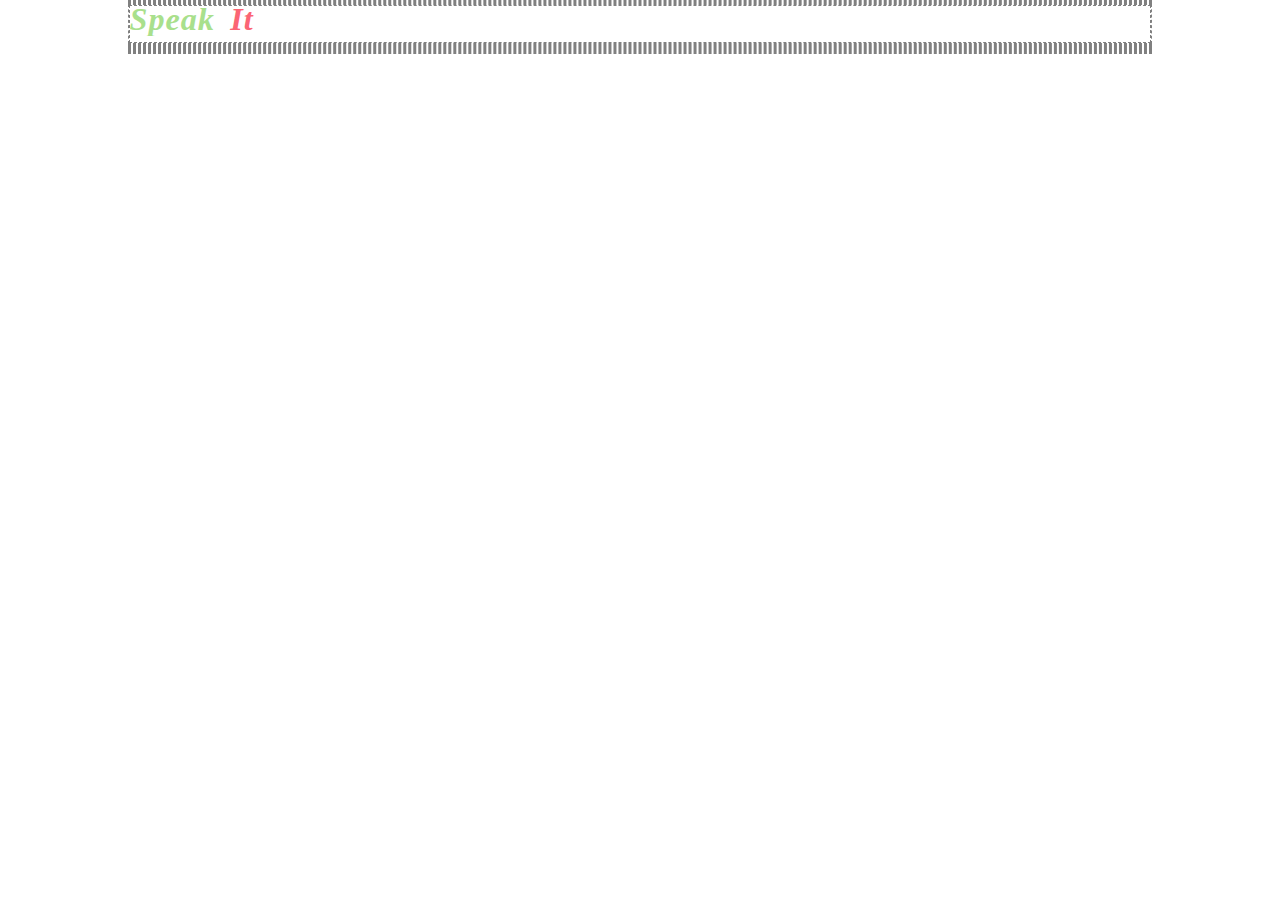
==== index.html @ 175a94ac "Add basic html structure and styles, logo icon" ====
<!DOCTYPE html>
<html lang="en">
<head>
    <meta charset="UTF-8">
    <meta name="viewport" content="width=device-width, initial-scale=1.0">
    <link rel="stylesheet" href="style.css">
    <title>SpeakIt</title>
</head>
<body class="nunito-regular">
    <section class="section-main">
        <div class="section-main__nav-container container"></div>
        <div class="section-main__content-container container"></div>
    </section>

    <header class="header">
        <div class="header__navcontainer container">
            <div class="logo">
                <img src="icons/logo.svg" alt="logo" height="30">
            </div>
            
        </div>
    </header>
    <section class="section-1">
        <div class="section-1__1-container container"></div>
    </section>
    <section class="section-2">
        <div class="section-2__2-container container"></div>
    </section>
    <section class="section-3">
        <div class="section-3__3-container container"></div>
    </section>
    <section class="section-4">
        <div class="section-4__4-container container"></div>
    </section>
    <footer class="footer">
        <div class="container"></div>
    </footer>

</body>
</html>
---- style.css ----
@import url('https://fonts.googleapis.com/css2?family=Nunito:ital,wght@0,200..1000;1,200..1000&display=swap');

.nunito-regular {
    font-family: "Nunito", sans-serif;
    font-optical-sizing: auto;
    font-weight: 200;
    font-style: normal;
}

.nunito-title {
    font-family: "Nunito", sans-serif;
    font-optical-sizing: auto;
    font-weight: 1000;
    font-style: italic;
}

div {
    border: 1px dashed gray;
}

@layer reset {
    * {
        margin: 0;
        padding: 0;
        -webkit-box-sizing: border-box;
        -moz-box-sizing: border-box;
        box-sizing: border-box;
    }
}

@layer ui-kit {
    :root {
        --main-color-green: #A9E08C;
        --main-color-red: #FB6574;
        font-size: 16px;
    }
}

@layer layout {
    .container {
        max-width: 1140px;
        width: 80%;
        margin: 0 auto;
    }
}
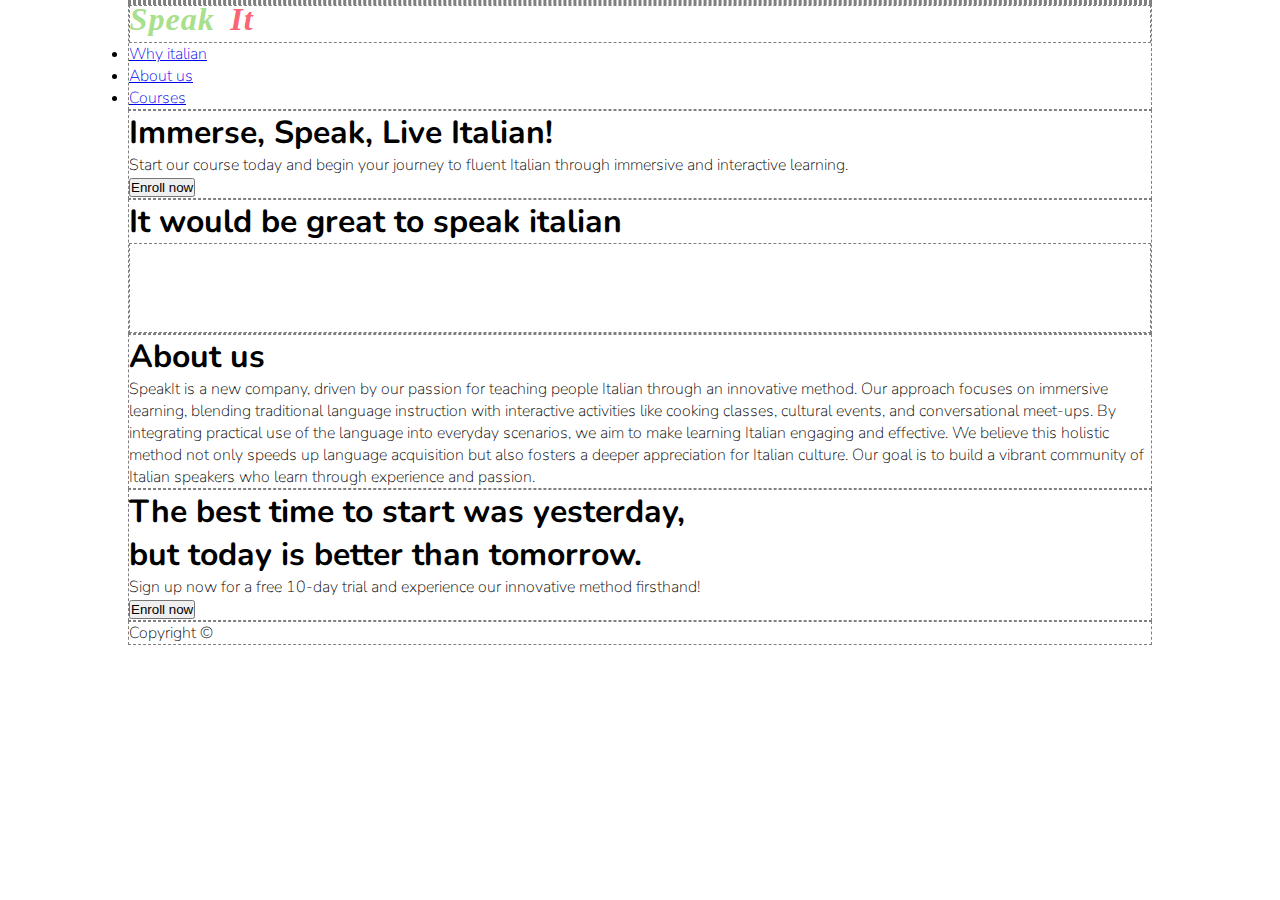
==== commit 2062d77f: "Add content to index.html" ====
--- a/index.html
+++ b/index.html
@@ -13,27 +13,72 @@
     </section>
 
     <header class="header">
-        <div class="header__navcontainer container">
+        <div class="header__nav-container container">
             <div class="logo">
                 <img src="icons/logo.svg" alt="logo" height="30">
             </div>
-            
+            <ul class="header__nav-menu nav-menu">
+                <li class="header__nav-item nav-item"><a href="#">Why italian</a></li>
+                <li class="header__nav-item nav-item"><a href="#">About us</a></li>
+                <li class="header__nav-item nav-item"><a href="#">Courses</a></li>
+            </ul>
         </div>
     </header>
+    
     <section class="section-1">
-        <div class="section-1__1-container container"></div>
+        <div class="section-1__container container">
+            <h1 class="section-1__hero-messsage hero-message">Immerse, Speak, Live Italian!</h1>
+            <p class="secttion-1__text text">Start our course today and begin your journey to fluent Italian through immersive and interactive learning.</p>
+            <button class="section-1__button button">Enroll now</button>
+            <img src="img/" alt="" height="400">
+        </div>
     </section>
+
     <section class="section-2">
-        <div class="section-2__2-container container"></div>
+        <div class="section-2__container container">
+            <h1 class="section-2__title title">It would be great to speak italian</h1>
+            <div class="section-2__content-box content-box">
+                <figure class="section-2__card-item card-item">
+                    <img src="img/" alt="" height="200">
+                    <figcaption></figcaption>
+                </figure>
+                <figure class="section-2__card-item card-item">
+                    <img src="img/" alt="" height="200">
+                    <figcaption></figcaption>
+                </figure>
+                <figure class="section-2__card-item card-item">
+                    <img src="img/" alt="" height="200">
+                    <figcaption></figcaption>
+                </figure>
+                <figure class="section-2__card-item card-item">
+                    <img src="img/" alt="" height="200">
+                    <figcaption></figcaption>
+                </figure>
+            </div>
+        </div>
     </section>
+
+    <!-- Add auto carousel with italian quotes -->
+
     <section class="section-3">
-        <div class="section-3__3-container container"></div>
+        <div class="section-3__container container">
+            <h1 class="section-3__title title">About us</h1>
+            <p class="section-3__text text">SpeakIt is a new company, driven by our passion for teaching people Italian through an innovative method. Our approach focuses on immersive learning, blending traditional language instruction with interactive activities like cooking classes, cultural events, and conversational meet-ups. By integrating practical use of the language into everyday scenarios, we aim to make learning Italian engaging and effective. We believe this holistic method not only speeds up language acquisition but also fosters a deeper appreciation for Italian culture. Our goal is to build a vibrant community of Italian speakers who learn through experience and passion. </p>
+        </div>
     </section>
+
     <section class="section-4">
-        <div class="section-4__4-container container"></div>
+        <div class="section-4__container container">
+            <h1 class="section-4__title title">The best time to start was yesterday, <br>but today is better than tomorrow.</h1>
+            <p class="section-4__text text">Sign up now for a free 10-day trial and experience our innovative method firsthand!</p>
+            <button class="section-4__button button">Enroll now</button>
+        </div>
     </section>
+
     <footer class="footer">
-        <div class="container"></div>
+        <div class="container">
+            <p class="footer_text text">Copyright &#169</p>
+        </div>
     </footer>
 
 </body>
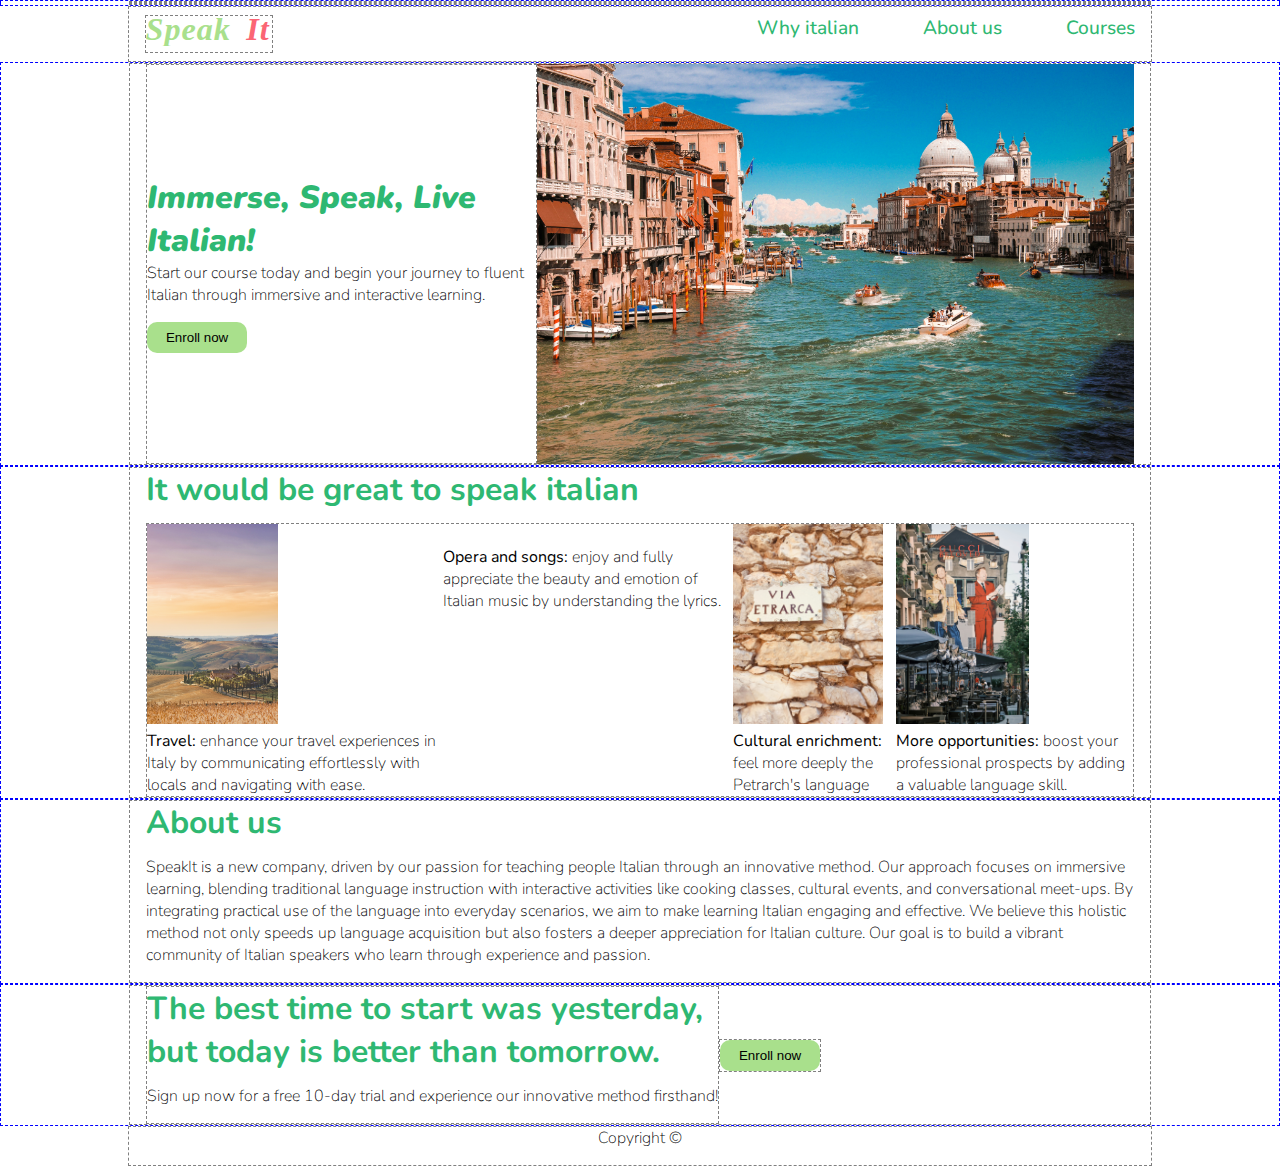
==== commit b2c277c2: "Fix layout, add flexbox, add images to img/" ====
--- a/index.html
+++ b/index.html
@@ -27,10 +27,12 @@
     
     <section class="section-1">
         <div class="section-1__container container">
-            <h1 class="section-1__hero-messsage hero-message">Immerse, Speak, Live Italian!</h1>
-            <p class="secttion-1__text text">Start our course today and begin your journey to fluent Italian through immersive and interactive learning.</p>
-            <button class="section-1__button button">Enroll now</button>
-            <img src="img/" alt="" height="400">
+            <div class="section-1__left-wrapper">
+                <h1 class="section-1__hero-messsage hero-message nunito-logo">Immerse, Speak, Live Italian!</h1>
+                <p class="secttion-1__text text">Start our course today and begin your journey to fluent Italian through immersive and interactive learning.</p>
+                <button class="section-1__button button">Enroll now</button>
+            </div>
+            <img src="img/venice.jpg" alt="Venice" height="400">
         </div>
     </section>
 
@@ -39,20 +41,20 @@
             <h1 class="section-2__title title">It would be great to speak italian</h1>
             <div class="section-2__content-box content-box">
                 <figure class="section-2__card-item card-item">
-                    <img src="img/" alt="" height="200">
-                    <figcaption></figcaption>
+                    <img src="img/toscana.jpg" alt="Tuscany" height="200">
+                    <figcaption><strong>Travel:</strong> enhance your travel experiences in Italy by communicating effortlessly with locals and navigating with ease.</figcaption>
                 </figure>
                 <figure class="section-2__card-item card-item">
-                    <img src="img/" alt="" height="200">
-                    <figcaption></figcaption>
+                    <img src="img/roma.jpg" alt="" height="200">
+                    <figcaption><strong>Opera and songs:</strong> enjoy and fully appreciate the beauty and emotion of Italian music by understanding the lyrics.</figcaption>
                 </figure>
                 <figure class="section-2__card-item card-item">
-                    <img src="img/" alt="" height="200">
-                    <figcaption></figcaption>
+                    <img src="img/petrarca.jpg" alt="Via Petrarca" height="200">
+                    <figcaption><strong>Cultural enrichment:</strong> feel more deeply the Petrarch's language</figcaption>
                 </figure>
                 <figure class="section-2__card-item card-item">
-                    <img src="img/" alt="" height="200">
-                    <figcaption></figcaption>
+                    <img src="img/graffiti.jpg" alt="" height="200">
+                    <figcaption><strong>More opportunities:</strong> boost your professional prospects by adding a valuable language skill.</figcaption>
                 </figure>
             </div>
         </div>
@@ -69,14 +71,18 @@
 
     <section class="section-4">
         <div class="section-4__container container">
-            <h1 class="section-4__title title">The best time to start was yesterday, <br>but today is better than tomorrow.</h1>
-            <p class="section-4__text text">Sign up now for a free 10-day trial and experience our innovative method firsthand!</p>
-            <button class="section-4__button button">Enroll now</button>
+            <div class="sectin-4__left-wrapper">
+                <h1 class="section-4__title title">The best time to start was yesterday, <br>but today is better than tomorrow.</h1>
+                <p class="section-4__text text">Sign up now for a free 10-day trial and experience our innovative method firsthand!</p>
+            </div>
+            <div class="section-4__right-wrapper">
+                <button class="section-4__button button">Enroll now</button>
+            </div>
         </div>
     </section>
 
     <footer class="footer">
-        <div class="container">
+        <div class="footer__container container">
             <p class="footer_text text">Copyright &#169</p>
         </div>
     </footer>
--- a/style.css
+++ b/style.css
@@ -7,7 +7,7 @@
     font-style: normal;
 }
 
-.nunito-title {
+.nunito-logo {
     font-family: "Nunito", sans-serif;
     font-optical-sizing: auto;
     font-weight: 1000;
@@ -17,6 +17,11 @@
 div {
     border: 1px dashed gray;
 }
+
+section {
+    border: 1px dashed blue;
+}
+
 
 @layer reset {
     * {
@@ -28,18 +33,105 @@
     }
 }
 
+
 @layer ui-kit {
     :root {
         --main-color-green: #A9E08C;
         --main-color-red: #FB6574;
+        --bright-green: #2EB872;
         font-size: 16px;
     }
 }
+
 
 @layer layout {
     .container {
         max-width: 1140px;
         width: 80%;
         margin: 0 auto;
+        padding: 0 1rem;
+    }
+
+    .header__nav-container {
+        display: flex;
+        justify-content: space-between;
+        padding: 0.5rem 1rem;
+    }
+
+    .section-1__container {
+        display: flex;
+    }
+
+    .section-1__left-wrapper {
+        display: flex;
+        flex-direction: column;
+        justify-content: center;
+        align-items: flex-start;
+    }
+
+    .section-2__title {
+        /* text-align: center; */
+    }
+
+    .section-2__content-box {
+        display: flex;
+    }
+
+    .section-4__container {
+        display: flex;
+        align-items: center;
+    }
+
+    .section-4__right-wrapper {
+        justify-content: center;
+        
+    }
+
+    .footer__container {
+        display: flex;
+        justify-content: center;
+        align-items: center;
+        /* flex: 1 1 50px; */
+    }
+}
+
+
+@layer decoration {
+    .nav-menu {
+        display: flex;
+        list-style-type: none;
+        gap: 4rem;
+
+        a {
+            text-decoration: none;
+            color: var(--bright-green);
+            font-size: 1.2rem;
+            font-weight: 500;
+        }
+    }
+
+    .button {
+        padding: 0.5rem 1.2rem;
+        border: none;
+        border-radius: 10px;
+        background-color: var(--main-color-green);
+    }
+
+    .title {
+        /* color: var(--main-color-red) */
+        color: var(--bright-green)
+    }
+
+    .hero-message {
+        color: var(--bright-green);
+        font-size: 2rem;
+    }
+
+    .text {
+        margin-bottom: 1rem;
+    }
+
+    .title {
+        margin-bottom: 0.75rem;
     }
 }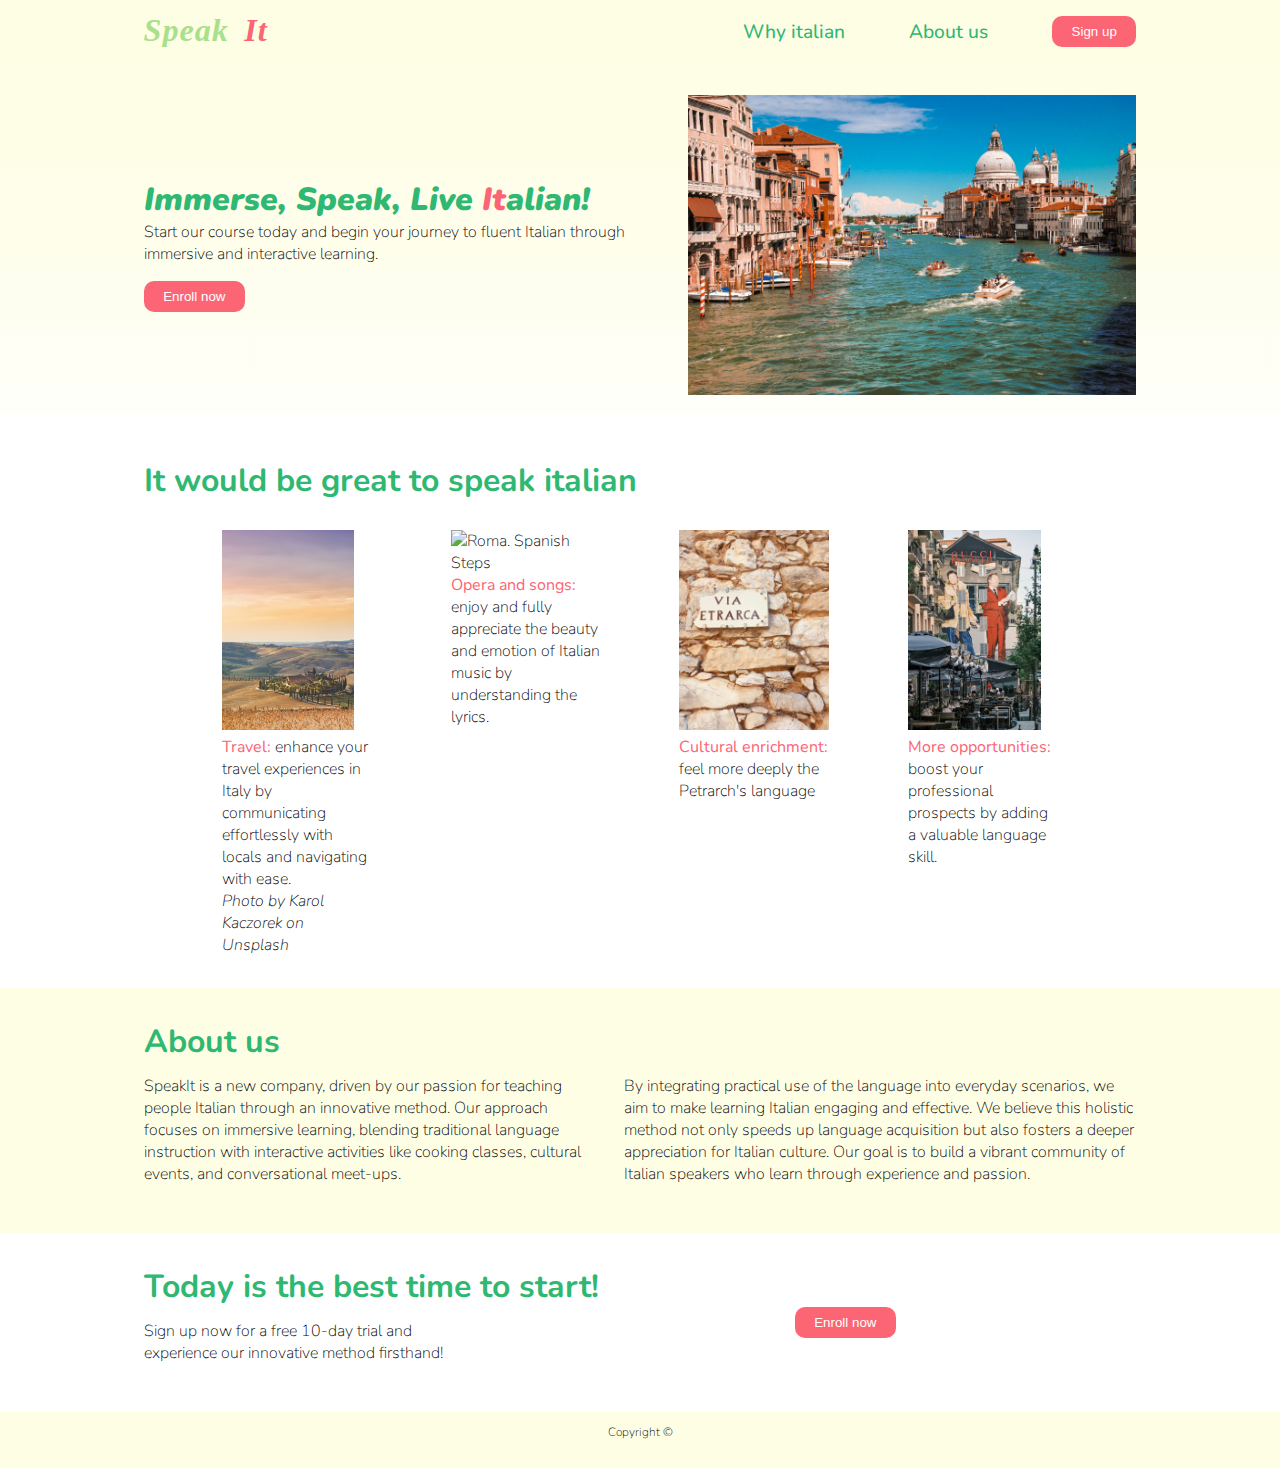
==== commit c481de15: "Fix styles and layout" ====
--- a/index.html
+++ b/index.html
@@ -7,10 +7,6 @@
     <title>SpeakIt</title>
 </head>
 <body class="nunito-regular">
-    <section class="section-main">
-        <div class="section-main__nav-container container"></div>
-        <div class="section-main__content-container container"></div>
-    </section>
 
     <header class="header">
         <div class="header__nav-container container">
@@ -20,7 +16,9 @@
             <ul class="header__nav-menu nav-menu">
                 <li class="header__nav-item nav-item"><a href="#">Why italian</a></li>
                 <li class="header__nav-item nav-item"><a href="#">About us</a></li>
-                <li class="header__nav-item nav-item"><a href="#">Courses</a></li>
+                <li class="header__nav-item nav-item">
+                    <button class="header__button button">Sign up</button>
+                </li>
             </ul>
         </div>
     </header>
@@ -28,11 +26,11 @@
     <section class="section-1">
         <div class="section-1__container container">
             <div class="section-1__left-wrapper">
-                <h1 class="section-1__hero-messsage hero-message nunito-logo">Immerse, Speak, Live Italian!</h1>
-                <p class="secttion-1__text text">Start our course today and begin your journey to fluent Italian through immersive and interactive learning.</p>
+                <h1 class="section-1__hero-messsage hero-message nunito-logo">Immerse, Speak, Live <span>It</span>alian!</h1>
+                <p class="section-1__text text">Start our course today and begin your journey to fluent Italian through immersive and interactive learning.</p>
                 <button class="section-1__button button">Enroll now</button>
             </div>
-            <img src="img/venice.jpg" alt="Venice" height="400">
+            <img src="img/venice.jpg" alt="Venice" height="300">
         </div>
     </section>
 
@@ -42,10 +40,12 @@
             <div class="section-2__content-box content-box">
                 <figure class="section-2__card-item card-item">
                     <img src="img/toscana.jpg" alt="Tuscany" height="200">
-                    <figcaption><strong>Travel:</strong> enhance your travel experiences in Italy by communicating effortlessly with locals and navigating with ease.</figcaption>
+                    <figcaption><strong>Travel:</strong> enhance your travel experiences in Italy by communicating effortlessly with locals and navigating with ease.<br>
+                        <i>Photo by Karol Kaczorek on Unsplash</i>
+                    </figcaption>
                 </figure>
                 <figure class="section-2__card-item card-item">
-                    <img src="img/roma.jpg" alt="" height="200">
+                    <img src="img/roma.jpg" alt="Roma. Spanish Steps" height="200">
                     <figcaption><strong>Opera and songs:</strong> enjoy and fully appreciate the beauty and emotion of Italian music by understanding the lyrics.</figcaption>
                 </figure>
                 <figure class="section-2__card-item card-item">
@@ -53,7 +53,7 @@
                     <figcaption><strong>Cultural enrichment:</strong> feel more deeply the Petrarch's language</figcaption>
                 </figure>
                 <figure class="section-2__card-item card-item">
-                    <img src="img/graffiti.jpg" alt="" height="200">
+                    <img src="img/graffiti.jpg" alt="Graffiti" height="200">
                     <figcaption><strong>More opportunities:</strong> boost your professional prospects by adding a valuable language skill.</figcaption>
                 </figure>
             </div>
@@ -65,14 +65,17 @@
     <section class="section-3">
         <div class="section-3__container container">
             <h1 class="section-3__title title">About us</h1>
-            <p class="section-3__text text">SpeakIt is a new company, driven by our passion for teaching people Italian through an innovative method. Our approach focuses on immersive learning, blending traditional language instruction with interactive activities like cooking classes, cultural events, and conversational meet-ups. By integrating practical use of the language into everyday scenarios, we aim to make learning Italian engaging and effective. We believe this holistic method not only speeds up language acquisition but also fosters a deeper appreciation for Italian culture. Our goal is to build a vibrant community of Italian speakers who learn through experience and passion. </p>
+            <div class="section-3__text-box text-box">
+                <p class="section-3__text text">SpeakIt is a new company, driven by our passion for teaching people Italian through an innovative method. Our approach focuses on immersive learning, blending traditional language instruction with interactive activities like cooking classes, cultural events, and conversational meet-ups.</p>
+                <p class="section-3__text text">By integrating practical use of the language into everyday scenarios, we aim to make learning Italian engaging and effective. We believe this holistic method not only speeds up language acquisition but also fosters a deeper appreciation for Italian culture. Our goal is to build a vibrant community of Italian speakers who learn through experience and passion.</p>
+            </div>
         </div>
     </section>
 
     <section class="section-4">
         <div class="section-4__container container">
             <div class="sectin-4__left-wrapper">
-                <h1 class="section-4__title title">The best time to start was yesterday, <br>but today is better than tomorrow.</h1>
+                <h1 class="section-4__title title">Today is the best time to start!</h1>
                 <p class="section-4__text text">Sign up now for a free 10-day trial and experience our innovative method firsthand!</p>
             </div>
             <div class="section-4__right-wrapper">
@@ -83,7 +86,7 @@
 
     <footer class="footer">
         <div class="footer__container container">
-            <p class="footer_text text">Copyright &#169</p>
+            <p class="footer__text text">Copyright &#169</p>
         </div>
     </footer>
 
--- a/style.css
+++ b/style.css
@@ -14,13 +14,13 @@
     font-style: italic;
 }
 
-div {
+/* div {
     border: 1px dashed gray;
 }
 
 section {
     border: 1px dashed blue;
-}
+} */
 
 
 @layer reset {
@@ -39,6 +39,7 @@
         --main-color-green: #A9E08C;
         --main-color-red: #FB6574;
         --bright-green: #2EB872;
+        --beige: #FEFEE5;
         font-size: 16px;
     }
 }
@@ -55,11 +56,20 @@
     .header__nav-container {
         display: flex;
         justify-content: space-between;
-        padding: 0.5rem 1rem;
+        align-items: center;
+        padding: 1rem;
+    }
+
+    .header__nav-menu,
+    .logo {
+        display: flex;
+        align-items: center;
     }
 
     .section-1__container {
         display: flex;
+        padding-bottom: 2rem;
+        padding-top: 2rem;
     }
 
     .section-1__left-wrapper {
@@ -69,17 +79,41 @@
         align-items: flex-start;
     }
 
+    .section-2__container,
+    .section-3__container,
+    .section-4__container {
+        padding-bottom: 2rem;
+        padding-top: 2rem;
+    }
+
     .section-2__title {
-        /* text-align: center; */
+        padding-bottom: 1rem;
     }
 
     .section-2__content-box {
         display: flex;
+        justify-content: space-evenly;
+    }
+
+    .section-2__card-item {
+        width: 150px;
+    }
+
+    .section-3__text-box {
+        display: flex;
+        justify-content: space-evenly;
+        gap: 2rem;
+    }
+
+    .section-3__text {
+        flex: 1 1 auto;
+        max-width: 40vw;
     }
 
     .section-4__container {
         display: flex;
         align-items: center;
+        gap: 5rem;
     }
 
     .section-4__right-wrapper {
@@ -91,12 +125,50 @@
         display: flex;
         justify-content: center;
         align-items: center;
-        /* flex: 1 1 50px; */
+        height: 3.5rem;
     }
 }
 
 
 @layer decoration {
+    .header,
+    .section-3,
+    .footer {
+        background-color: var(--beige);
+    }
+
+    .section-1 {
+        background-image: linear-gradient(
+        180deg,
+        hsl(60deg 93% 95%) 0%,
+        hsl(60deg 93% 95%) 14%,
+        hsl(60deg 93% 95%) 25%,
+        hsl(60deg 93% 96%) 35%,
+        hsl(60deg 94% 96%) 44%,
+        hsl(60deg 94% 96%) 52%,
+        hsl(60deg 94% 97%) 59%,
+        hsl(59deg 94% 97%) 65%,
+        hsl(59deg 95% 97%) 70%,
+        hsl(59deg 95% 98%) 75%,
+        hsl(59deg 95% 98%) 80%,
+        hsl(59deg 95% 98%) 84%,
+        hsl(59deg 96% 98%) 87%,
+        hsl(59deg 96% 99%) 90%,
+        hsl(59deg 96% 99%) 93%,
+        hsl(59deg 96% 99%) 96%,
+        hsl(59deg 97% 100%) 98%,
+        hsl(0deg 0% 100%) 100%
+);
+}
+
+    .section-1__text {
+        padding-right: 1rem;
+    }
+
+    .section-4__text {
+        width: 60%;
+    }
+
     .nav-menu {
         display: flex;
         list-style-type: none;
@@ -114,7 +186,9 @@
         padding: 0.5rem 1.2rem;
         border: none;
         border-radius: 10px;
-        background-color: var(--main-color-green);
+        /* background-color: var(--main-color-green); */
+        background-color: var(--main-color-red);
+        color: white;
     }
 
     .title {
@@ -131,7 +205,19 @@
         margin-bottom: 1rem;
     }
 
+    .footer__text {
+        font-size: 0.75rem;
+    }
+
     .title {
         margin-bottom: 0.75rem;
     }
+
+    span {
+        color: var(--main-color-red);
+    }
+
+    strong {
+        color: var(--main-color-red);    
+    }
 }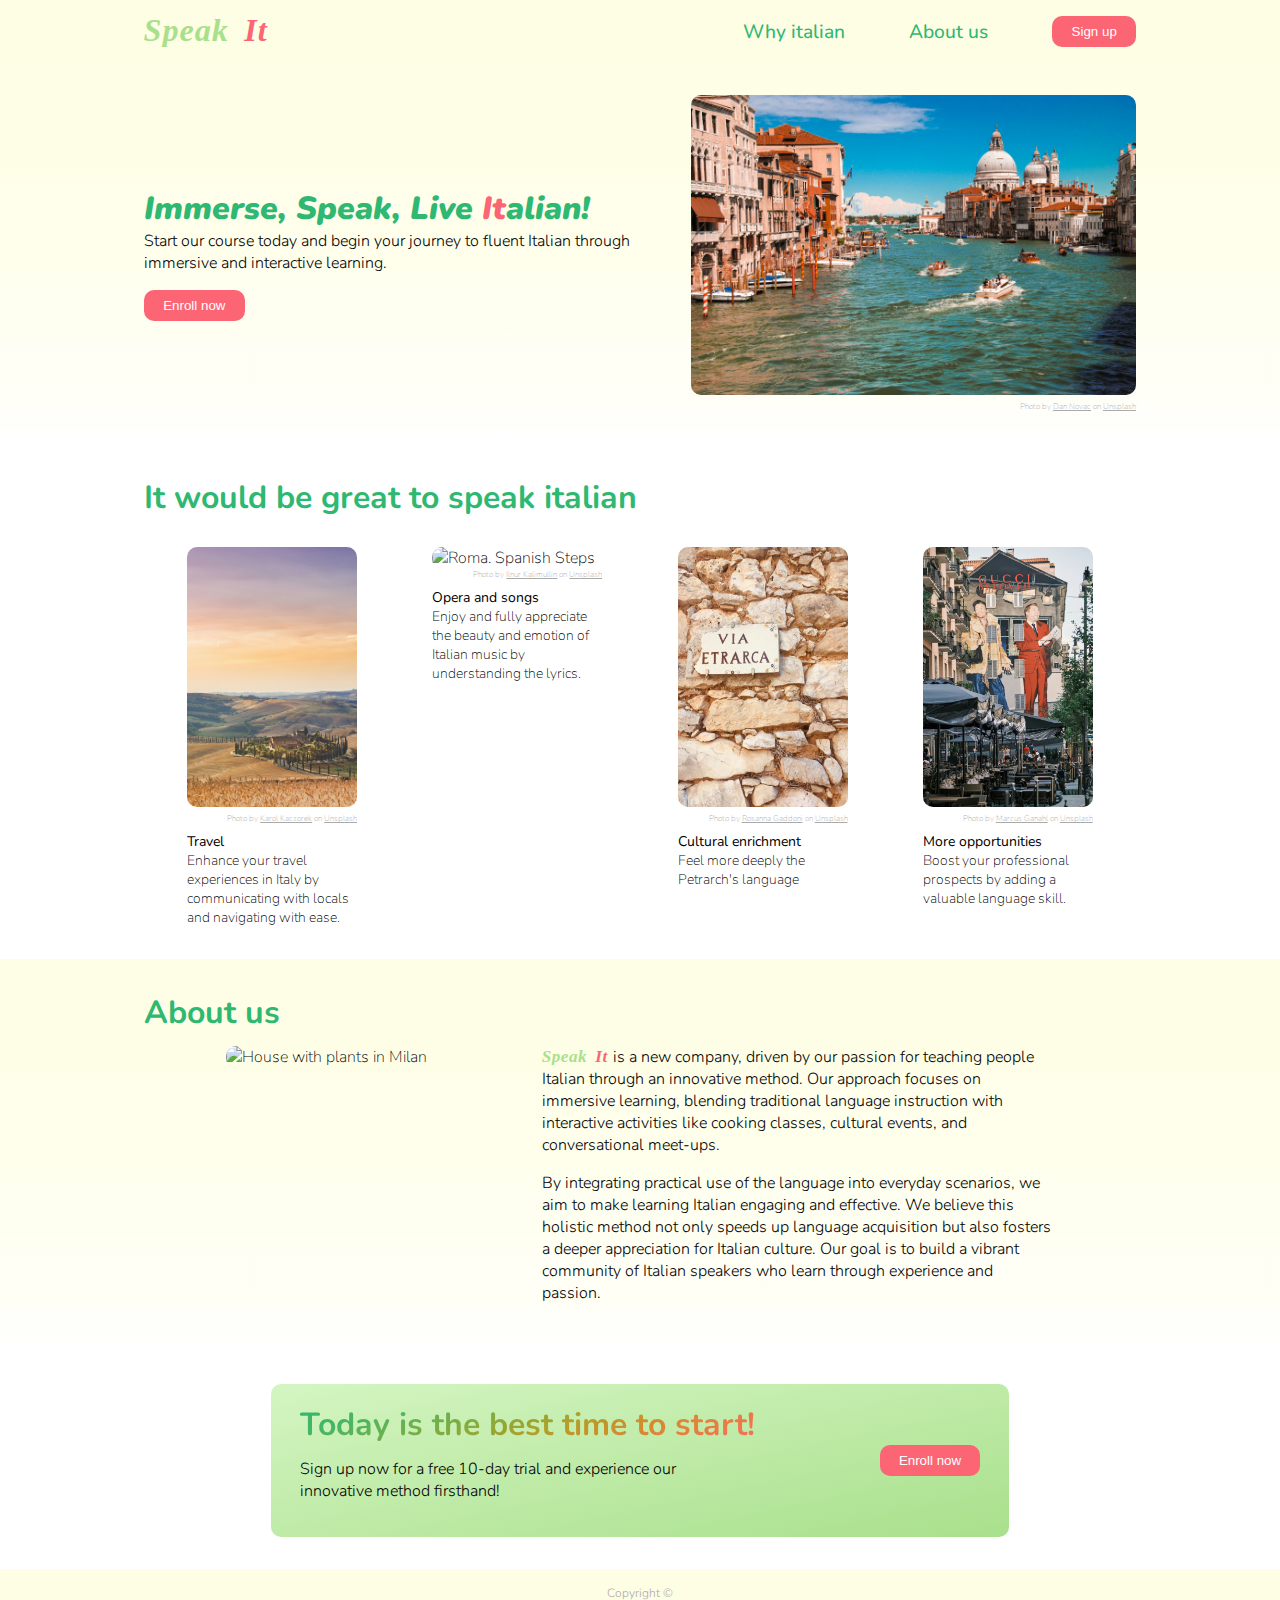
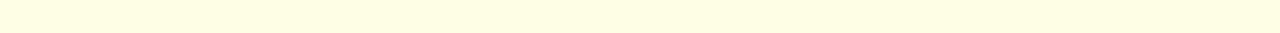
==== commit e36f2a88: "Fix styles, layout, add images" ====
--- a/index.html
+++ b/index.html
@@ -14,8 +14,8 @@
                 <img src="icons/logo.svg" alt="logo" height="30">
             </div>
             <ul class="header__nav-menu nav-menu">
-                <li class="header__nav-item nav-item"><a href="#">Why italian</a></li>
-                <li class="header__nav-item nav-item"><a href="#">About us</a></li>
+                <li class="header__nav-item nav-item"><a href="#section-why">Why italian</a></li>
+                <li class="header__nav-item nav-item"><a href="#section-about">About us</a></li>
                 <li class="header__nav-item nav-item">
                     <button class="header__button button">Sign up</button>
                 </li>
@@ -30,63 +30,94 @@
                 <p class="section-1__text text">Start our course today and begin your journey to fluent Italian through immersive and interactive learning.</p>
                 <button class="section-1__button button">Enroll now</button>
             </div>
-            <img src="img/venice.jpg" alt="Venice" height="300">
+            <figure class="section-1__figure">
+                <img src="img/venice.jpg" alt="Venice" height="300" width="445">
+                <figcaption>Photo by <a href="https://unsplash.com/@dnovac?utm_content=creditCopyText&amp;utm_medium=referral&amp;utm_source=unsplash" target="_blank" rel="noopener noreferrer">Dan Novac</a> on <a href="https://unsplash.com/photos/venice-grand-canal-italy-1naE8177_bI?utm_content=creditCopyText&amp;utm_medium=referral&amp;utm_source=unsplash" target="_blank" rel="noopener noreferrer">Unsplash</a></figcaption>
+            </figure>
         </div>
     </section>
 
-    <section class="section-2">
+    <section class="section-2" id="section-why">
         <div class="section-2__container container">
             <h1 class="section-2__title title">It would be great to speak italian</h1>
             <div class="section-2__content-box content-box">
-                <figure class="section-2__card-item card-item">
-                    <img src="img/toscana.jpg" alt="Tuscany" height="200">
-                    <figcaption><strong>Travel:</strong> enhance your travel experiences in Italy by communicating effortlessly with locals and navigating with ease.<br>
-                        <i>Photo by Karol Kaczorek on Unsplash</i>
-                    </figcaption>
-                </figure>
-                <figure class="section-2__card-item card-item">
-                    <img src="img/roma.jpg" alt="Roma. Spanish Steps" height="200">
-                    <figcaption><strong>Opera and songs:</strong> enjoy and fully appreciate the beauty and emotion of Italian music by understanding the lyrics.</figcaption>
-                </figure>
-                <figure class="section-2__card-item card-item">
-                    <img src="img/petrarca.jpg" alt="Via Petrarca" height="200">
-                    <figcaption><strong>Cultural enrichment:</strong> feel more deeply the Petrarch's language</figcaption>
-                </figure>
-                <figure class="section-2__card-item card-item">
-                    <img src="img/graffiti.jpg" alt="Graffiti" height="200">
-                    <figcaption><strong>More opportunities:</strong> boost your professional prospects by adding a valuable language skill.</figcaption>
-                </figure>
+                <div class="section-2__card-item card-item">
+                    <figure class="card-item">
+                        <img src="img/toscana.jpg" alt="Tuscany" height="260" width="170">
+                        <figcaption>Photo by <a href="https://unsplash.com/@kaczorek?utm_content=creditCopyText&amp;utm_medium=referral&amp;utm_source=unsplash" target="_blank" rel="noopener noreferrer">Karol Kaczorek</a> on <a href="https://unsplash.com/photos/house-surrounded-by-plants-and-grass-field-mWxhlAxJies?utm_content=creditCopyText&amp;utm_medium=referral&amp;utm_source=unsplash" target="_blank" rel="noopener noreferrer">Unsplash</a>
+                        </figcaption>
+                    </figure>
+                    <p><strong>Travel</strong><br>Enhance your travel experiences in Italy by communicating with locals and navigating with ease.
+                    </p>
+                </div>
+                <div class="section-2__card-item card-item">
+                    <figure class="card-item">
+                        <img src="img/roma.jpg" alt="Roma. Spanish Steps" height="260" width="170">
+                        <figcaption>Photo by <a href="https://unsplash.com/@kalimullin?utm_content=creditCopyText&amp;utm_medium=referral&amp;utm_source=unsplash" target="_blank" rel="noopener noreferrer">Ilnur Kalimullin</a> on <a href="https://unsplash.com/photos/people-gathering-outside-near-cathedral-during-daytime-ao7E5wZ77ds?utm_content=creditCopyText&amp;utm_medium=referral&amp;utm_source=unsplash" target="_blank" rel="noopener noreferrer">Unsplash</a>
+                        </figcaption>
+                    </figure>
+                    <p><strong>Opera and songs</strong><br>Enjoy and fully appreciate the beauty and emotion of Italian music by understanding the lyrics.
+                    </p>
+                </div>
+                <div class="section-2__card-item card-item">
+                    <figure class="card-item">
+                        <img src="img/petrarca.jpg" alt="Via Petrarca" height="260" width="170">
+                        <figcaption>Photo by <a href="https://unsplash.com/@rosannagaddoni?utm_content=creditCopyText&amp;utm_medium=referral&amp;utm_source=unsplash" target="_blank" rel="noopener noreferrer">Rosanna Gaddoni</a> on <a href="https://unsplash.com/photos/a-stone-wall-with-a-sign-on-it-piN9xnyV2IY?utm_content=creditCopyText&amp;utm_medium=referral&amp;utm_source=unsplash" target="_blank" rel="noopener noreferrer">Unsplash</a>
+                        </figcaption>
+                    </figure>
+                    <p><strong>Cultural enrichment</strong><br>Feel more deeply the Petrarch's language
+                    </p>
+                </div>
+                <div class="section-2__card-item card-item">
+                    <figure class="card-item">
+                        <img src="img/graffiti.jpg" alt="Graffiti" height="260" width="170">
+                        <figcaption>Photo by <a href="https://unsplash.com/@marcus_ganahl?utm_content=creditCopyText&amp;utm_medium=referral&amp;utm_source=unsplash" target="_blank" rel="noopener noreferrer">Marcus Ganahl</a> on <a href="https://unsplash.com/photos/man-in-orange-suit-standing-beside-woman-in-brown-dress-statue-cASwLRTIjjE?utm_content=creditCopyText&amp;utm_medium=referral&amp;utm_source=unsplash" target="_blank" rel="noopener noreferrer">Unsplash</a>
+                        </figcaption>
+                    </figure>
+                    <p><strong>More opportunities</strong><br>Boost your professional prospects by adding a valuable language skill.
+                    </p>
+                </div>
             </div>
         </div>
     </section>
 
     <!-- Add auto carousel with italian quotes -->
 
-    <section class="section-3">
+    <section class="section-3" id="section-about">
         <div class="section-3__container container">
             <h1 class="section-3__title title">About us</h1>
-            <div class="section-3__text-box text-box">
-                <p class="section-3__text text">SpeakIt is a new company, driven by our passion for teaching people Italian through an innovative method. Our approach focuses on immersive learning, blending traditional language instruction with interactive activities like cooking classes, cultural events, and conversational meet-ups.</p>
-                <p class="section-3__text text">By integrating practical use of the language into everyday scenarios, we aim to make learning Italian engaging and effective. We believe this holistic method not only speeds up language acquisition but also fosters a deeper appreciation for Italian culture. Our goal is to build a vibrant community of Italian speakers who learn through experience and passion.</p>
+            <div class="section-3__content-box text-box">
+                <div class="section-3__text-box">
+                    <img src="icons/logo.svg" alt="logo" height="16">
+                    <p class="section-3__text text">&nbsp;is a new company, driven by our passion for teaching people Italian through an innovative method. Our approach focuses on immersive learning, blending traditional language instruction with interactive activities like cooking classes, cultural events, and conversational meet-ups.</p>
+                    <p class="section-3__text text">By integrating practical use of the language into everyday scenarios, we aim to make learning Italian engaging and effective. We believe this holistic method not only speeds up language acquisition but also fosters a deeper appreciation for Italian culture. Our goal is to build a vibrant community of Italian speakers who learn through experience and passion.</p>
+                </div>
+                <div class="section-3__image-box">
+                    <img src="img/plant_house.jpg" alt="House with plants in Milan" height="280" width="300">
+                </div>
             </div>
         </div>
     </section>
 
     <section class="section-4">
         <div class="section-4__container container">
-            <div class="sectin-4__left-wrapper">
-                <h1 class="section-4__title title">Today is the best time to start!</h1>
-                <p class="section-4__text text">Sign up now for a free 10-day trial and experience our innovative method firsthand!</p>
-            </div>
-            <div class="section-4__right-wrapper">
-                <button class="section-4__button button">Enroll now</button>
+            <div class="section-4__content-box">
+                <div class="sectin-4__left-wrapper">
+                    <h1 class="section-4__title title title_gradient">Today is the best time to start!</h1>
+                    <p class="section-4__text text">Sign up now for a free 10-day trial and experience our innovative method firsthand!</p>
+                </div>
+                <div class="section-4__right-wrapper">
+                    <button class="section-4__button button">Enroll now</button>
+                </div>
             </div>
         </div>
     </section>
 
     <footer class="footer">
         <div class="footer__container container">
-            <p class="footer__text text">Copyright &#169</p>
+            <div>
+                <p class="footer__text text">Copyright &#169</p>
+            </div>
         </div>
     </footer>
 
--- a/style.css
+++ b/style.css
@@ -13,8 +13,8 @@
     font-weight: 1000;
     font-style: italic;
 }
-
-/* div {
+/* 
+div {
     border: 1px dashed gray;
 }
 
@@ -40,7 +40,8 @@
         --main-color-red: #FB6574;
         --bright-green: #2EB872;
         --beige: #FEFEE5;
-        font-size: 16px;
+        --b-radius: 10px;
+        font-size: clamp(1rem, 2,5vw, 1.5rem);
     }
 }
 
@@ -93,16 +94,36 @@
     .section-2__content-box {
         display: flex;
         justify-content: space-evenly;
+        flex-wrap: wrap;
+        gap: 2rem;
     }
 
     .section-2__card-item {
-        width: 150px;
-    }
-
-    .section-3__text-box {
-        display: flex;
+        width: 170px;
+        overflow: hidden;
+        object-fit: fill;
+    }
+
+    .section-3__content-box {
+        display: flex;
+        flex-direction: row-reverse;
         justify-content: space-evenly;
         gap: 2rem;
+        div {
+            position: relative;
+        }
+    }
+    
+    .section-3__text-box {
+        img {
+            float: left;
+            margin-top: 3px;
+        }
+    }
+
+    .section-3__image-box img {
+        object-fit: cover;
+        object-position: top;
     }
 
     .section-3__text {
@@ -113,7 +134,15 @@
     .section-4__container {
         display: flex;
         align-items: center;
-        gap: 5rem;
+        justify-content: center;
+    }
+
+    .section-4__content-box {
+        display: flex;
+        align-items: center;
+        max-width: 90%;
+        padding: 1.2rem 1.8rem;
+        /* gap: 5rem; */
     }
 
     .section-4__right-wrapper {
@@ -121,14 +150,19 @@
         
     }
 
+    .footer {
+        height: 4rem;
+    }
+
     .footer__container {
-        display: flex;
-        justify-content: center;
-        align-items: center;
-        height: 3.5rem;
-    }
-}
-
+        display: block;
+        text-align: center;
+        padding-top: 1rem;
+    }
+}
+
+
+/* decoration */
 
 @layer decoration {
     .header,
@@ -137,7 +171,8 @@
         background-color: var(--beige);
     }
 
-    .section-1 {
+    .section-1,
+    .section-3 {
         background-image: linear-gradient(
         180deg,
         hsl(60deg 93% 95%) 0%,
@@ -158,22 +193,44 @@
         hsl(59deg 96% 99%) 96%,
         hsl(59deg 97% 100%) 98%,
         hsl(0deg 0% 100%) 100%
-);
-}
+        );
+    }
 
     .section-1__text {
         padding-right: 1rem;
     }
 
+    .section-1__figure {
+        img {
+            border-radius: var(--b-radius);
+        }
+        figcaption {
+            font-size: 0.5rem;
+            text-align: right;
+            color: rgb(170, 170, 170);
+            a {
+                color: rgb(170, 170, 170);
+            }
+        }
+    }
+
     .section-4__text {
-        width: 60%;
+        width: 65%;
+    }
+    .section-3__image-box img {
+        border-radius: var(--b-radius);
+    }
+
+    .section-4__content-box {
+        /* background-color: var(--main-color-green); */
+        border-radius: var(--b-radius);
+        background-image: linear-gradient(to bottom right, #d4f5c2, var(--main-color-green));
     }
 
     .nav-menu {
         display: flex;
         list-style-type: none;
         gap: 4rem;
-
         a {
             text-decoration: none;
             color: var(--bright-green);
@@ -199,25 +256,69 @@
     .hero-message {
         color: var(--bright-green);
         font-size: 2rem;
+        span {
+            color: var(--main-color-red);
+        }
     }
 
     .text {
+        font-weight: 300;
         margin-bottom: 1rem;
     }
 
     .footer__text {
         font-size: 0.75rem;
+        color: rgb(170, 170, 170);
     }
 
     .title {
         margin-bottom: 0.75rem;
     }
 
-    span {
-        color: var(--main-color-red);
-    }
-
-    strong {
-        color: var(--main-color-red);    
-    }
-}+    .card-item {
+        figcaption {
+        font-size: 0.5rem;
+        text-align: right;
+        color: rgb(170, 170, 170);
+        padding-bottom: 0.5rem;
+        }
+        a {
+            color: rgb(170, 170, 170);
+        }
+        p {
+            font-size: 14px;
+        }
+        img {
+            border-radius: var(--b-radius);
+        }    
+    }
+
+    .title_gradient {   
+        background: -webkit-linear-gradient(
+            110deg,
+            hsl(354deg 95% 69%) 0%,
+            hsl(1deg 92% 69%) 15%,
+            hsl(8deg 89% 66%) 21%,
+            hsl(14deg 84% 63%) 27%,
+            hsl(20deg 79% 59%) 31%,
+            hsl(26deg 74% 56%) 36%,
+            hsl(31deg 68% 52%) 40%,
+            hsl(37deg 65% 49%) 44%,
+            hsl(42deg 66% 46%) 48%,
+            hsl(48deg 65% 44%) 52%,
+            hsl(55deg 61% 42%) 56%,
+            hsl(64deg 56% 41%) 60%,
+            hsl(73deg 51% 44%) 64%,
+            hsl(84deg 46% 46%) 68%,
+            hsl(97deg 40% 49%) 73%,
+            hsl(114deg 38% 52%) 79%,
+            hsl(134deg 42% 50%) 85%,
+            hsl(150deg 60% 45%) 100%
+        
+        );  
+        -webkit-background-clip: text;
+        background-clip: text;
+        -webkit-text-fill-color: transparent;
+    }
+
+}
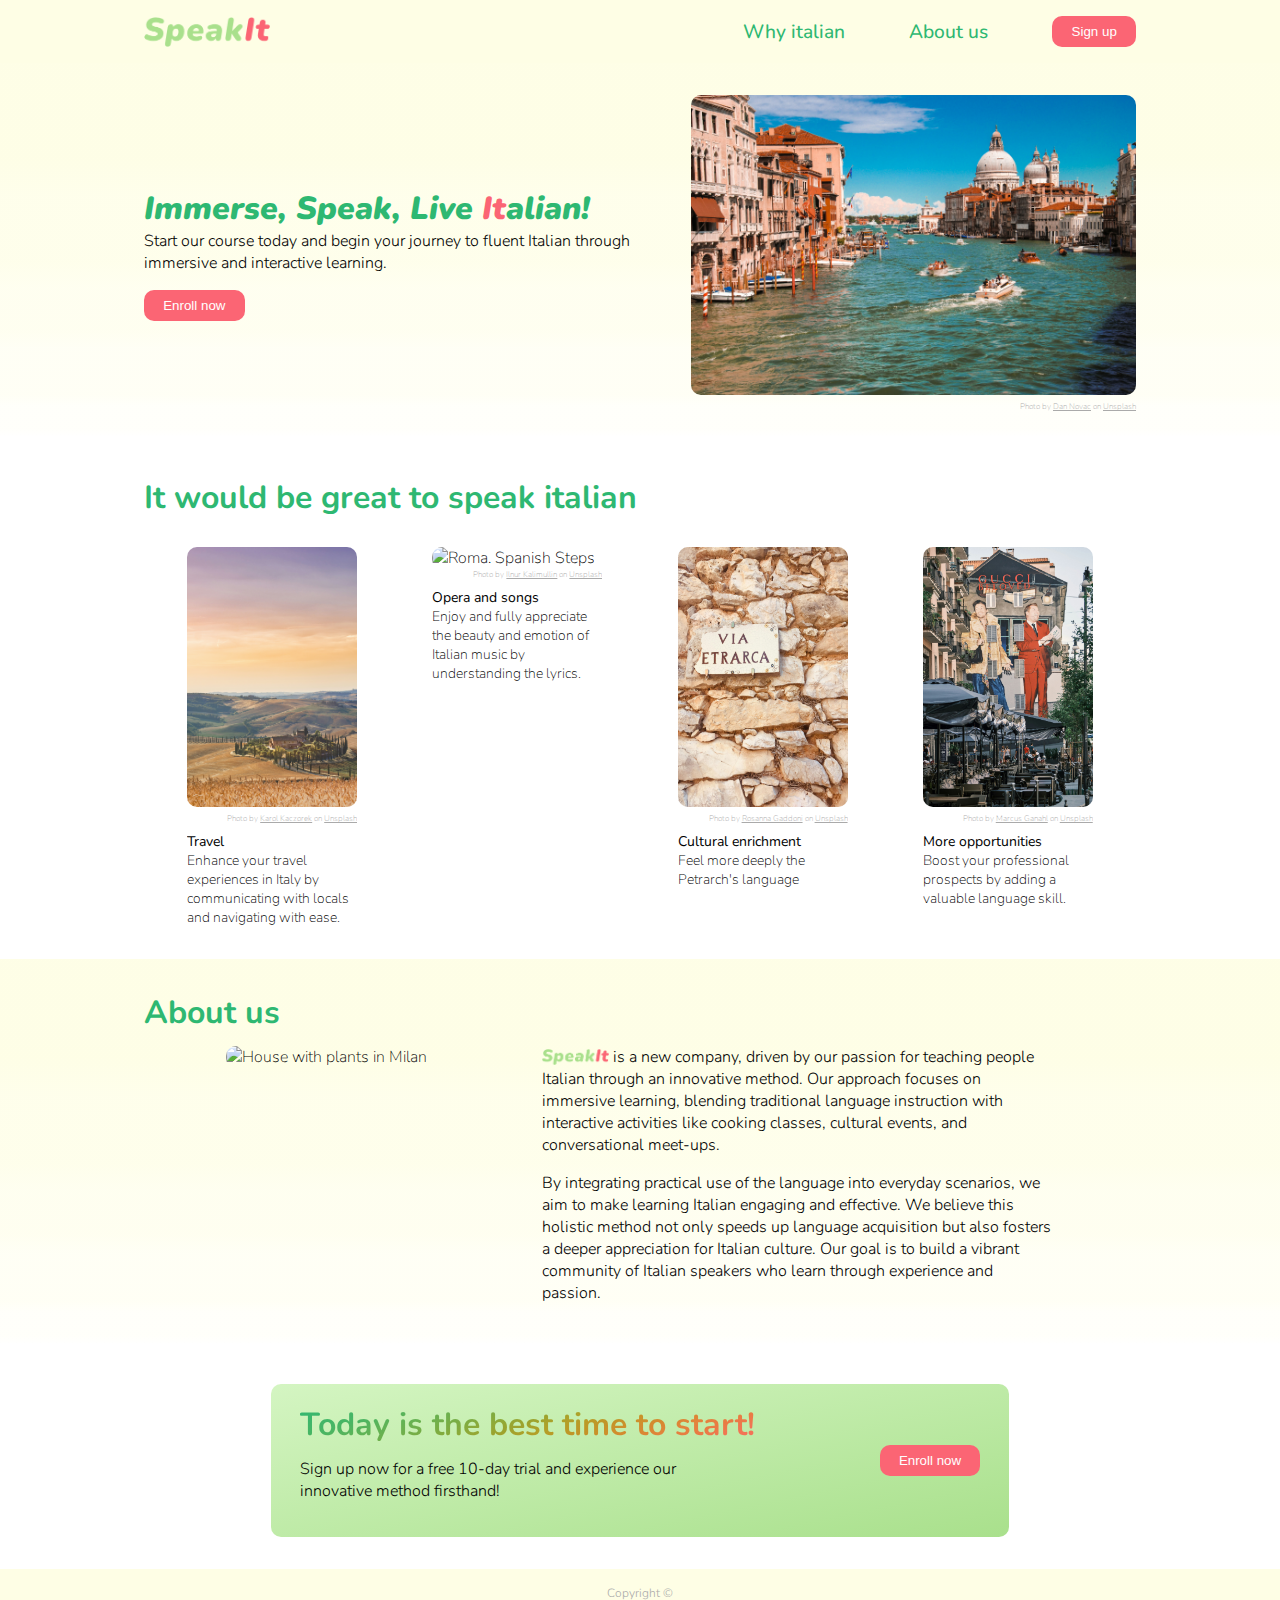
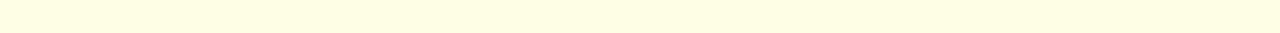
==== commit 88fc2e73: "Fix logo" ====
--- a/index.html
+++ b/index.html
@@ -11,7 +11,7 @@
     <header class="header">
         <div class="header__nav-container container">
             <div class="logo">
-                <img src="icons/logo.svg" alt="logo" height="30">
+                <img src="icons/logo.png" alt="logo" height="30">
             </div>
             <ul class="header__nav-menu nav-menu">
                 <li class="header__nav-item nav-item"><a href="#section-why">Why italian</a></li>
@@ -88,7 +88,7 @@
             <h1 class="section-3__title title">About us</h1>
             <div class="section-3__content-box text-box">
                 <div class="section-3__text-box">
-                    <img src="icons/logo.svg" alt="logo" height="16">
+                    <img src="icons/logo.png" alt="logo" height="16">
                     <p class="section-3__text text">&nbsp;is a new company, driven by our passion for teaching people Italian through an innovative method. Our approach focuses on immersive learning, blending traditional language instruction with interactive activities like cooking classes, cultural events, and conversational meet-ups.</p>
                     <p class="section-3__text text">By integrating practical use of the language into everyday scenarios, we aim to make learning Italian engaging and effective. We believe this holistic method not only speeds up language acquisition but also fosters a deeper appreciation for Italian culture. Our goal is to build a vibrant community of Italian speakers who learn through experience and passion.</p>
                 </div>
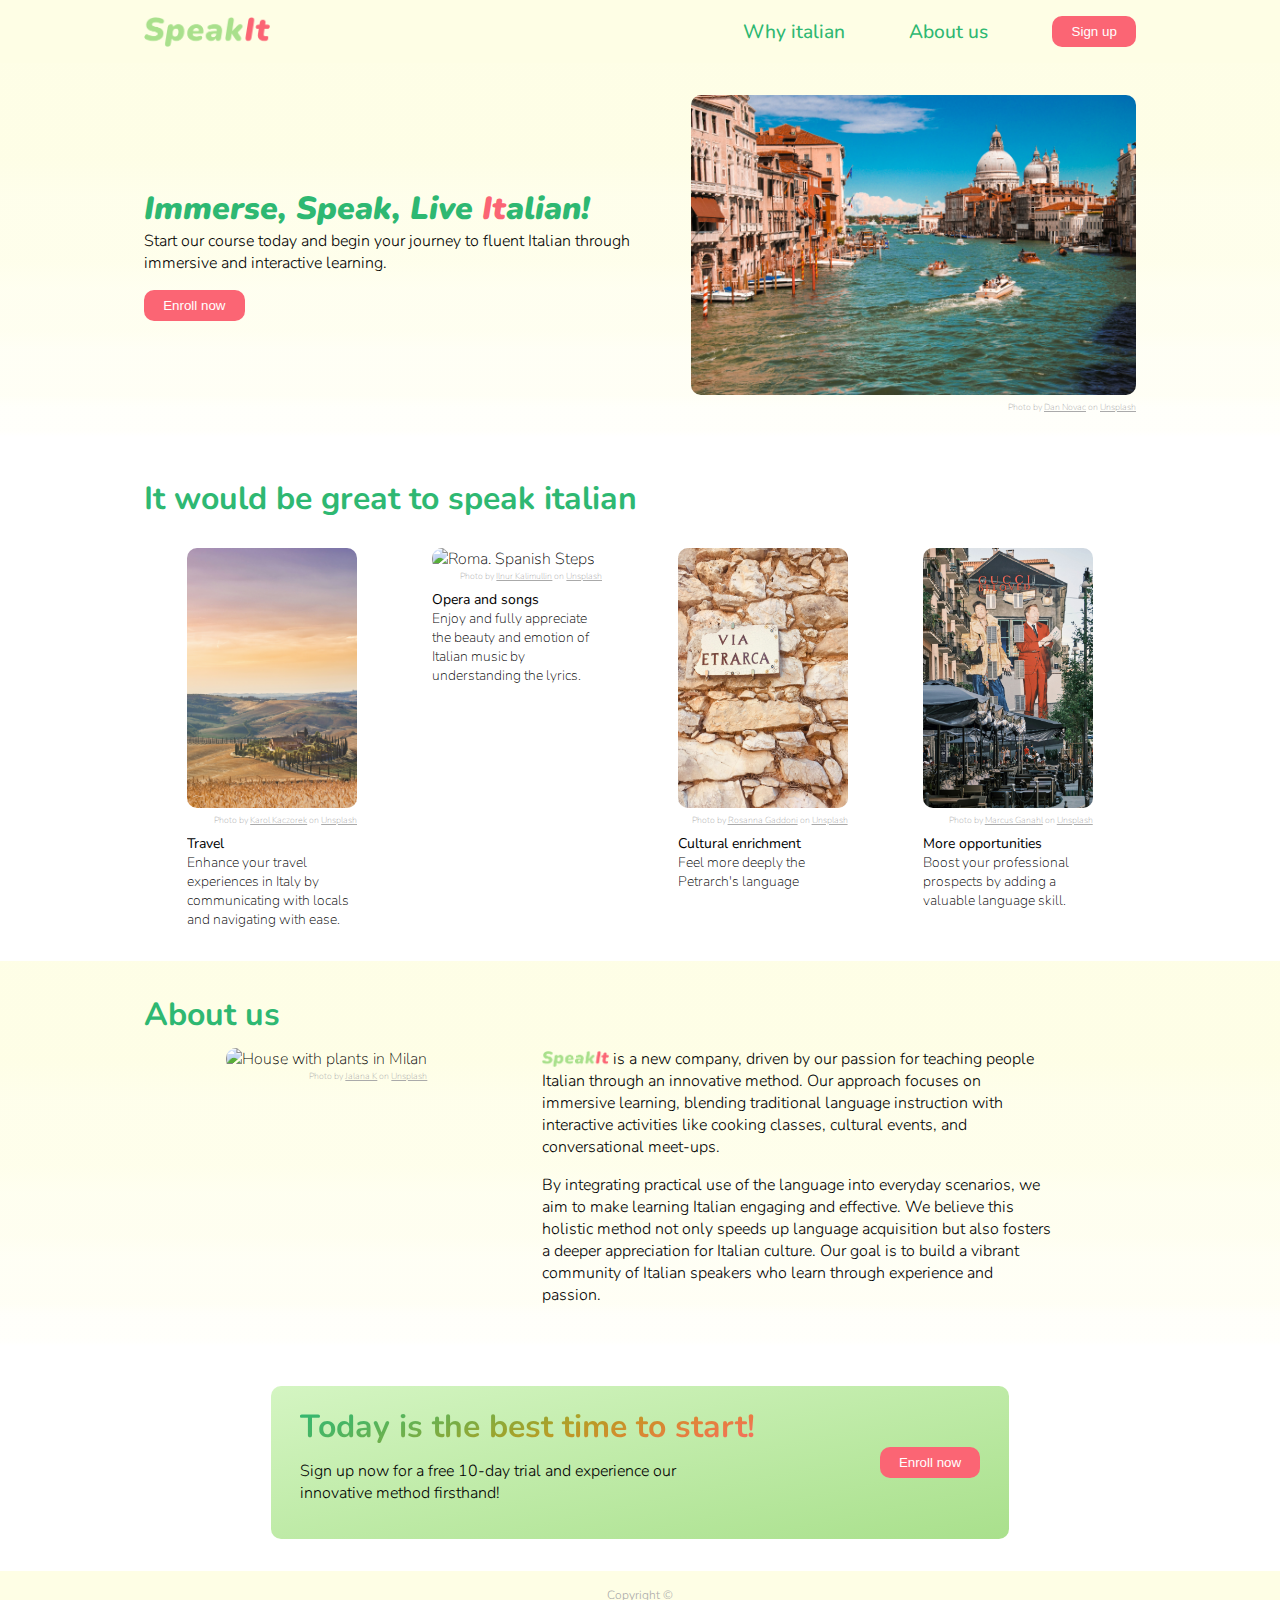
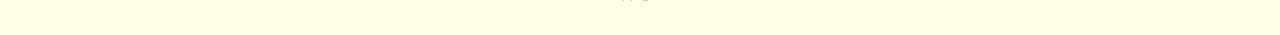
==== commit 496f78a8: "Add link to author's page in section-3 img" ====
--- a/index.html
+++ b/index.html
@@ -93,7 +93,11 @@
                     <p class="section-3__text text">By integrating practical use of the language into everyday scenarios, we aim to make learning Italian engaging and effective. We believe this holistic method not only speeds up language acquisition but also fosters a deeper appreciation for Italian culture. Our goal is to build a vibrant community of Italian speakers who learn through experience and passion.</p>
                 </div>
                 <div class="section-3__image-box">
-                    <img src="img/plant_house.jpg" alt="House with plants in Milan" height="280" width="300">
+                    <figure>
+                        <img src="img/plant_house.jpg" alt="House with plants in Milan" height="280" width="300">
+                        <figcaption>Photo by <a href="https://unsplash.com/@thedreammotivator?utm_content=creditCopyText&amp;utm_medium=referral&amp;utm_source=unsplash" target="_blank" rel="noopener noreferrer">Jalana K</a> on <a href="https://unsplash.com/photos/a-very-tall-building-with-lots-of-plants-growing-on-it-poTt1uYub8Y?utm_content=creditCopyText&amp;utm_medium=referral&amp;utm_source=unsplash" target="_blank" rel="noopener noreferrer">Unsplash</a>
+                        </figcaption>
+                    </figure>
                 </div>
             </div>
         </div>
--- a/style.css
+++ b/style.css
@@ -205,7 +205,7 @@
             border-radius: var(--b-radius);
         }
         figcaption {
-            font-size: 0.5rem;
+            font-size: 0.55rem;
             text-align: right;
             color: rgb(170, 170, 170);
             a {
@@ -217,10 +217,19 @@
     .section-4__text {
         width: 65%;
     }
-    .section-3__image-box img {
+    .section-3__image-box {
+        img {
         border-radius: var(--b-radius);
-    }
-
+        }
+        figcaption {
+            font-size: 0.55rem;
+            text-align: right;
+            color: rgb(170, 170, 170);
+            a {
+                color: rgb(170, 170, 170);
+            }
+        }
+    }
     .section-4__content-box {
         /* background-color: var(--main-color-green); */
         border-radius: var(--b-radius);
@@ -277,7 +286,7 @@
 
     .card-item {
         figcaption {
-        font-size: 0.5rem;
+        font-size: 0.55rem;
         text-align: right;
         color: rgb(170, 170, 170);
         padding-bottom: 0.5rem;
